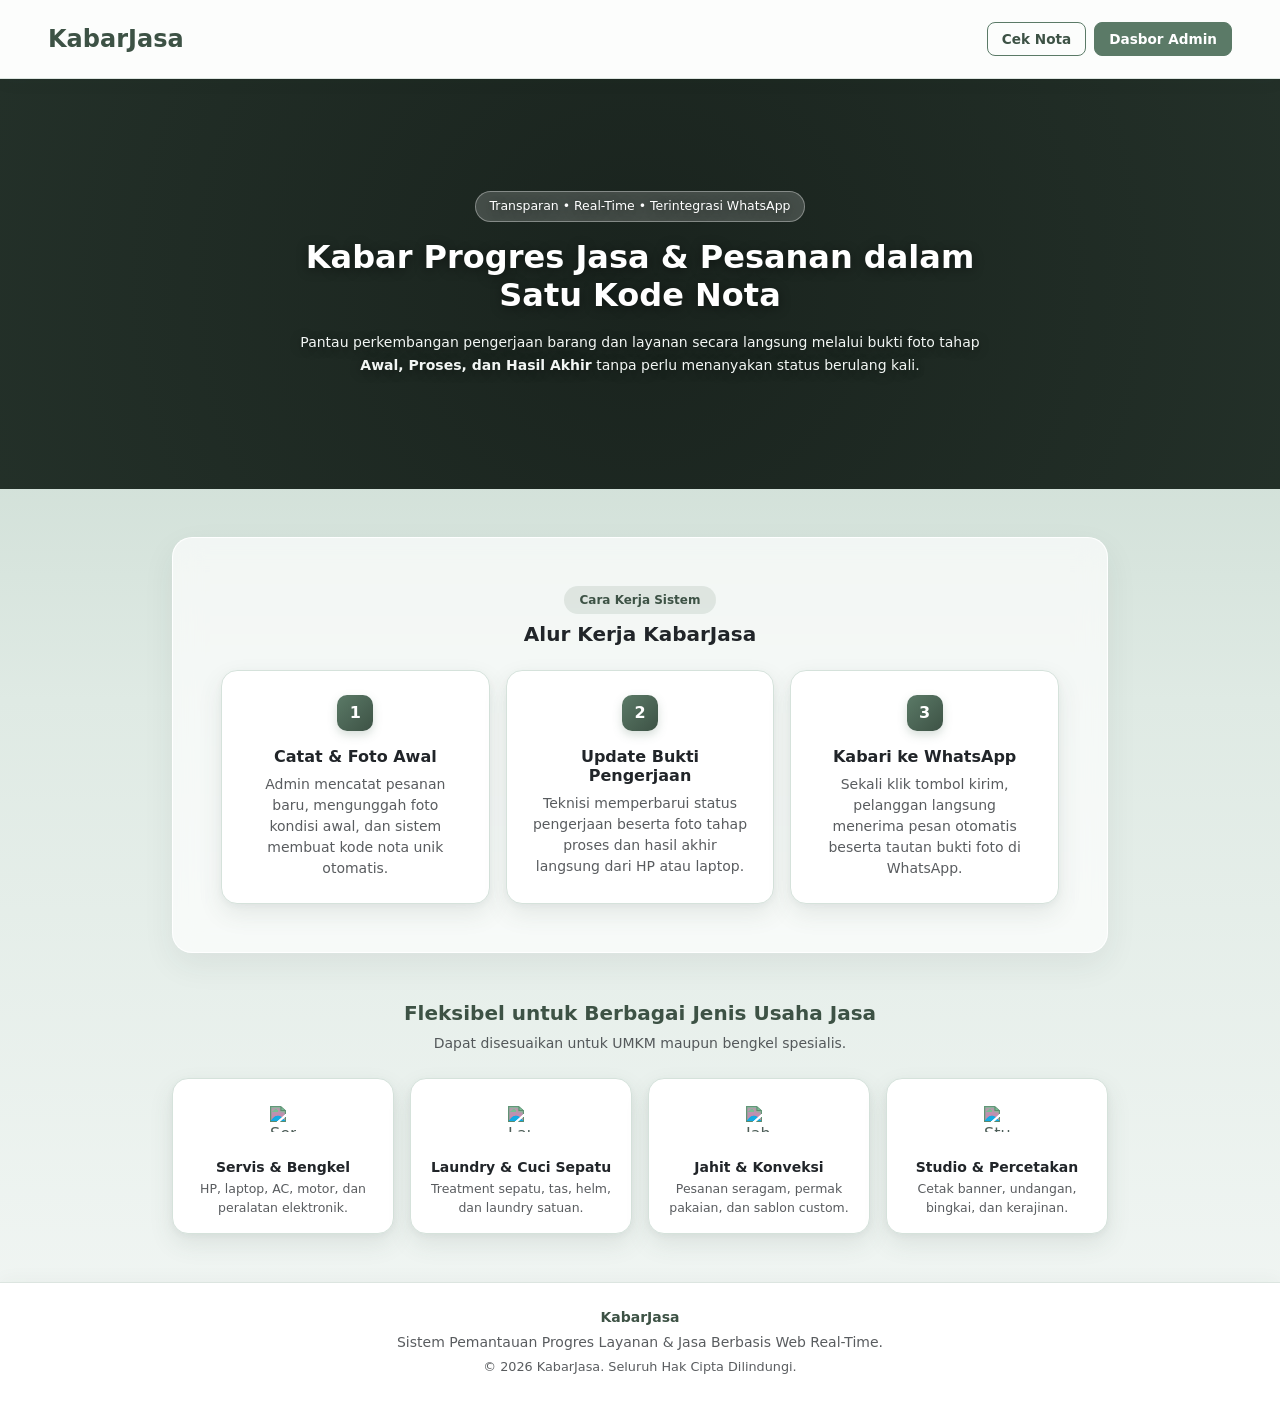
==== index.html @ 096e517b "Update index.html" ====
<!DOCTYPE html>
<html lang="id">
<head>
  <meta charset="UTF-8">
  <meta name="viewport" content="width=device-width, initial-scale=1.0">
  <title>KabarJasa — Pantau Progres Jasa & Pesanan Real-Time</title>
  <link rel="stylesheet" href="https://cdn.jsdelivr.net/npm/bootstrap@5.3.9/dist/css/bootstrap.min.css">
  <style>
      body {
      background-color: #C4D7CD;
      background-image: 
        linear-gradient(360deg, #F3F7F5 0%, #DFEAE4 50%, #B8CEC2 100%);
      font-family: 'Segoe UI', system-ui, sans-serif;
    }
    .navbar-custom {
      background-color: rgba(255, 255, 255, 0.95);
      backdrop-filter: blur(10px);
      border-bottom: 1px solid #DCE5E0;
      box-shadow: 0 4px 16px rgba(38, 50, 44, 0.04);
    }
    .btn-sage { background-color: #5B7A67; color: #FFFFFF; border: 1px solid #5B7A67; }
    .btn-sage:hover { background-color: #496353; color: #FFFFFF; }
    .btn-outline-sage { border: 1px solid #5B7A67; color: #3D5245; background-color: transparent; }
    .btn-outline-sage:hover { background-color: #5B7A67; color: #FFFFFF; }

    /* Ukuran tombol navigasi responsif agar 1 baris rapi di HP & Laptop */
    .nav-btn { font-size: 0.85rem; padding: 6px 14px; border-radius: 8px; white-space: nowrap; }
    @media (max-width: 576px) {
      .navbar-brand { font-size: 1.15rem !important; }
      .nav-btn { font-size: 0.74rem; padding: 5px 9px; }
    }
    .hero-wrapper {
      position: relative;
      height: 410px;
      display: flex;
      align-items: center;
      overflow: hidden;
      background-color: #243029;
    }
    @media (max-width: 576px) {
      .hero-wrapper { height: 330px; }
    }
    .hero-slide {
      position: absolute;
      inset: -6px;
      background-size: cover;
      background-position: center;
      filter: blur(2px);
      opacity: 0;
      transform: scale(1.06);
      animation: slideFade 24s infinite;
    }
    .slide-1 {
      background-image: url('https://images.unsplash.com/photo-1730389433457-dc2f357d8a46?q=80&w=1032&auto=format&fit=crop&ixlib=rb-4.1.0&ixid=NHwxMjA3fDA%3D');
      animation-delay: 0s;
    }
    .slide-2 {
      background-image: url('https://images.unsplash.com/photo-1615441210624-0e152ee86117?q=80&w=1170&auto=format&fit=crop&ixlib=rb-4.1.0&ixid=NHwxMjA3fDA%3D');
      animation-delay: 6s;
    }
    .slide-3 {
      background-image: url('https://images.unsplash.com/photo-1642693252481-0af33a3f8c99?q=80&w=1127&auto=format&fit=crop&ixlib=rb-4.1.0&ixid=NHwxMjA3fDA%3D');
      animation-delay: 12s;
    }
    .slide-4 {
      background-image: url('https://images.unsplash.com/photo-1677110496767-bcd33a348bb9?q=80&w=1170&auto=format&fit=crop&ixlib=rb-4.1.0&ixid=NHwxMjA3fDA%3D');
      animation-delay: 18s;
    }
    @keyframes slideFade {
      0%   { opacity: 0; transform: scale(1.06); }
      6%   { opacity: 1; }
      25%  { opacity: 1; }
      31%  { opacity: 0; transform: scale(1); }
      100% { opacity: 0; }
    }
      .hero-overlay {
      position: absolute;
      inset: 0;
      background: radial-gradient(circle at center, rgba(22, 31, 26, 0.74) 0%, rgba(34, 48, 40, 0.48) 100%);
      z-index: 1;
    }
    .hero-content { 
     position: relative; 
     z-index: 2; 
     color: #FFFFFF; 
     text-shadow: 0 2px 12px rgba(0, 0, 0, 0.45); 
    }
    .badge-glass { 
     background: rgba(255, 255, 255, 0.18); 
     border: 1px solid rgba(255, 255, 255, 0.35); 
     color: #FFFFFF; 
     padding: 5px 14px; 
     border-radius: 50px; 
     font-size: 0.78rem; 
     backdrop-filter: blur(8px); 
     -webkit-backdrop-filter: blur(8px); 
    }
    .glass-panel { 
     background: rgba(255, 255, 255, 0.68); 
     backdrop-filter: blur(14px); 
     -webkit-backdrop-filter: blur(14px); 
     border: 1px solid rgba(255, 255, 255, 0.92); 
     border-radius: 20px; 
     box-shadow: 0 12px 32px rgba(47, 62, 53, 0.07); 
    }
    .glass-card {
      background: #FFFFFF;
      border: 1px solid #D5E2DB;
      border-radius: 16px;
      box-shadow: 0 10px 24px rgba(61, 82, 69, 0.10), 0 2px 6px rgba(61, 82, 69, 0.05);
      transition: all 0.25s ease;
    }
    .glass-card:hover {
      border-color: #5B7A67;
      transform: translateY(-4px);
      box-shadow: 0 16px 32px rgba(61, 82, 69, 0.16);
    }
    .step-badge { 
     width: 36px; 
     height: 36px; 
     border-radius: 10px; 
     background: linear-gradient(135deg, #5B7A67, #3D5245); 
     color: #FFFFFF; 
     display: inline-flex; align-items: center; 
     justify-content: center; 
     font-weight: bold; 
     box-shadow: 0 4px 10px rgba(91, 122, 103, 0.25); 
    }
    .icon-box { 
     width: 48px; 
     height: 48px; 
     border-radius: 14px; 
     display: inline-flex; 
     align-items: center; 
     justify-content: center; 
    }
    .icon-box img {
      width: 26px;
      height: 26px;
      object-fit: contain;
      filter: invert(28%) sepia(14%) saturate(850%) hue-rotate(92deg) brightness(94%) contrast(88%);
    }
    .footer-custom { 
     background-color: #FFFFFF; 
     border-top: 1px solid #DCE5E0; 
     box-shadow: 0 -4px 16px rgba(38, 50, 44, 0.03); 
    }
  </style>
</head>
<body>

<nav class="navbar navbar-custom sticky-top py-2 py-md-3">
  <div class="container-fluid px-3 px-md-5 d-flex justify-content-between align-items-center flex-nowrap">
    <a class="navbar-brand fw-bold fs-4 mb-0" href="index.html" style="color: #3D5245;">KabarJasa</a>
    <div class="d-flex gap-1 gap-md-2">
      <a href="cek.html" class="btn btn-outline-sage nav-btn fw-semibold">Cek Nota</a>
      <a href="admin.html" class="btn btn-sage nav-btn fw-semibold">Dasbor Admin</a>
    </div>
  </div>
</nav>

<header class="hero-wrapper">
  <div class="hero-slide slide-1"></div>
  <div class="hero-slide slide-2"></div>
  <div class="hero-slide slide-3"></div>
  <div class="hero-slide slide-4"></div>
  <div class="hero-overlay"></div>

 <div class="container hero-content py-4" style="max-width: 760px;">
    <div class="text-center px-2">
      <span class="badge-glass mb-3 d-inline-block">Transparan • Real-Time • Terintegrasi WhatsApp</span>
      <h1 class="fs-2 fs-md-1 fw-bold mb-3">Kabar Progres Jasa & Pesanan dalam Satu Kode Nota</h1>
      <p class="small fs-md-6 mb-0" style="color: #F2F6F4; line-height: 1.65;">
        Pantau perkembangan pengerjaan barang dan layanan secara langsung melalui bukti foto tahap 
        <strong>Awal, Proses, dan Hasil Akhir</strong> tanpa perlu menanyakan status berulang kali.
      </p>
    </div>
  </div>
</header>

<section class="py-4 py-md-5">
  <div class="container" style="max-width: 960px;">
    <div class="glass-panel p-4 p-md-5">
      <div class="text-center mb-4">
        <span class="badge rounded-pill px-3 py-2 mb-2" style="background-color: rgba(91, 122, 103, 0.14); color: #3D5245;">Cara Kerja Sistem</span>
        <h5 class="fw-bold mb-0">Alur Kerja KabarJasa</h5>
      </div>
      <div class="row g-3 text-center">
        <div class="col-md-4">
          <div class="glass-card p-4 h-100">
            <div class="step-badge mb-3">1</div>
            <h6 class="fw-bold">Catat & Foto Awal</h6>
            <p class="text-muted small mb-0">Admin mencatat pesanan baru, mengunggah foto kondisi awal, dan sistem membuat kode nota unik otomatis.</p>
          </div>
        </div>
        <div class="col-md-4">
          <div class="glass-card p-4 h-100">
            <div class="step-badge mb-3">2</div>
            <h6 class="fw-bold">Update Bukti Pengerjaan</h6>
            <p class="text-muted small mb-0">Teknisi memperbarui status pengerjaan beserta foto tahap proses dan hasil akhir langsung dari HP atau laptop.</p>
          </div>
        </div>
        <div class="col-md-4">
          <div class="glass-card p-4 h-100">
            <div class="step-badge mb-3">3</div>
            <h6 class="fw-bold">Kabari ke WhatsApp</h6>
            <p class="text-muted small mb-0">Sekali klik tombol kirim, pelanggan langsung menerima pesan otomatis beserta tautan bukti foto di WhatsApp.</p>
          </div>
        </div>
      </div>
    </div>
  </div>
</section>

<section class="pb-5">
  <div class="container" style="max-width: 960px;">
    <div class="text-center mb-4">
      <h5 class="fw-bold" style="color: #3D5245;">Fleksibel untuk Berbagai Jenis Usaha Jasa</h5>
      <p class="text-muted small">Dapat disesuaikan untuk UMKM maupun bengkel spesialis.</p>
    </div>
    <div class="row g-3">
      <div class="col-6 col-md-3">
        <div class="glass-card p-3 text-center h-100">
         <div class="icon-box mb-3">
            <img src="https://www.svgrepo.com/show/425374/tools.svg" alt="Servis & Bengkel">
          </div>
          <h6 class="fw-bold small mb-1">Servis & Bengkel</h6>
          <p class="text-muted small mb-0" style="font-size: 0.78rem;">HP, laptop, AC, motor, dan peralatan elektronik.</p>
        </div>
      </div>
      <div class="col-6 col-md-3">
        <div class="glass-card p-3 text-center h-100">
         <div class="icon-box mb-3">
            <img src="https://www.svgrepo.com/show/288162/laundry-washer.svg" alt="Laundry & Cuci Sepatu">
          </div>
          <h6 class="fw-bold small mb-1">Laundry & Cuci Sepatu</h6>
          <p class="text-muted small mb-0" style="font-size: 0.78rem;">Treatment sepatu, tas, helm, dan laundry satuan.</p>
        </div>
      </div>
      <div class="col-6 col-md-3">
        <div class="glass-card p-3 text-center h-100">
          <div class="icon-box mb-3">
            <img src="https://www.svgrepo.com/show/257984/scissors.svg" alt="Jahit & Konveksi">
           </div>
          <h6 class="fw-bold small mb-1">Jahit & Konveksi</h6>
          <p class="text-muted small mb-0" style="font-size: 0.78rem;">Pesanan seragam, permak pakaian, dan sablon custom.</p>
        </div>
      </div>
      <div class="col-6 col-md-3">
        <div class="glass-card p-3 text-center h-100">
         <div class="icon-box mb-3">
          <img src="https://www.svgrepo.com/show/286767/printing-print.svg" alt="Studio & Percetakan">
           </div>
          <h6 class="fw-bold small mb-1">Studio & Percetakan</h6>
          <p class="text-muted small mb-0" style="font-size: 0.78rem;">Cetak banner, undangan, bingkai, dan kerajinan.</p>
        </div>
      </div>
    </div>
  </div>
</section>

<footer class="footer-custom py-4 text-center small">
  <div class="container">
    <p class="mb-1 fw-bold" style="color: #3D5245;">KabarJasa</p>
    <p class="text-muted mb-1">Sistem Pemantauan Progres Layanan & Jasa Berbasis Web Real-Time.</p>
    <p class="text-muted mb-0" style="font-size: 0.8rem;">&copy; 2026 KabarJasa. Seluruh Hak Cipta Dilindungi.</p>
  </div>
</footer>

</body>
</html>
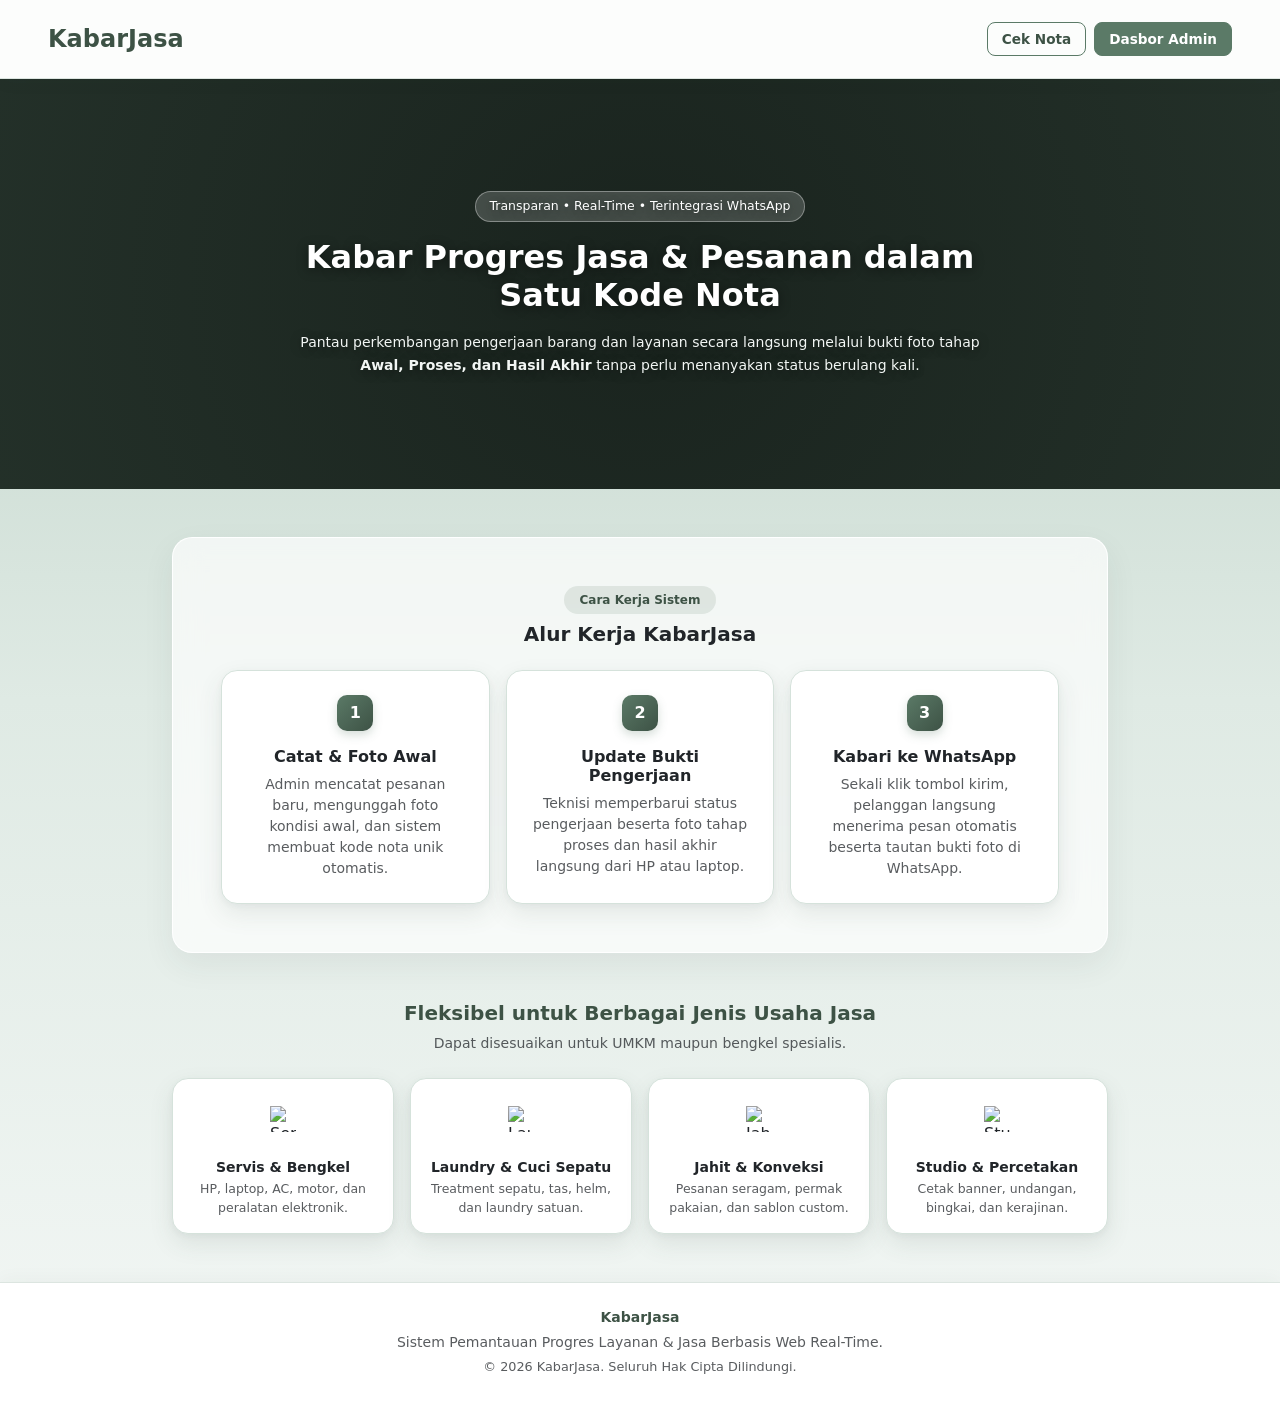
==== commit 3156b5b3: "Update index.html" ====
--- a/index.html
+++ b/index.html
@@ -138,7 +138,6 @@
       width: 26px;
       height: 26px;
       object-fit: contain;
-      filter: invert(28%) sepia(14%) saturate(850%) hue-rotate(92deg) brightness(94%) contrast(88%);
     }
     .footer-custom { 
      background-color: #FFFFFF; 
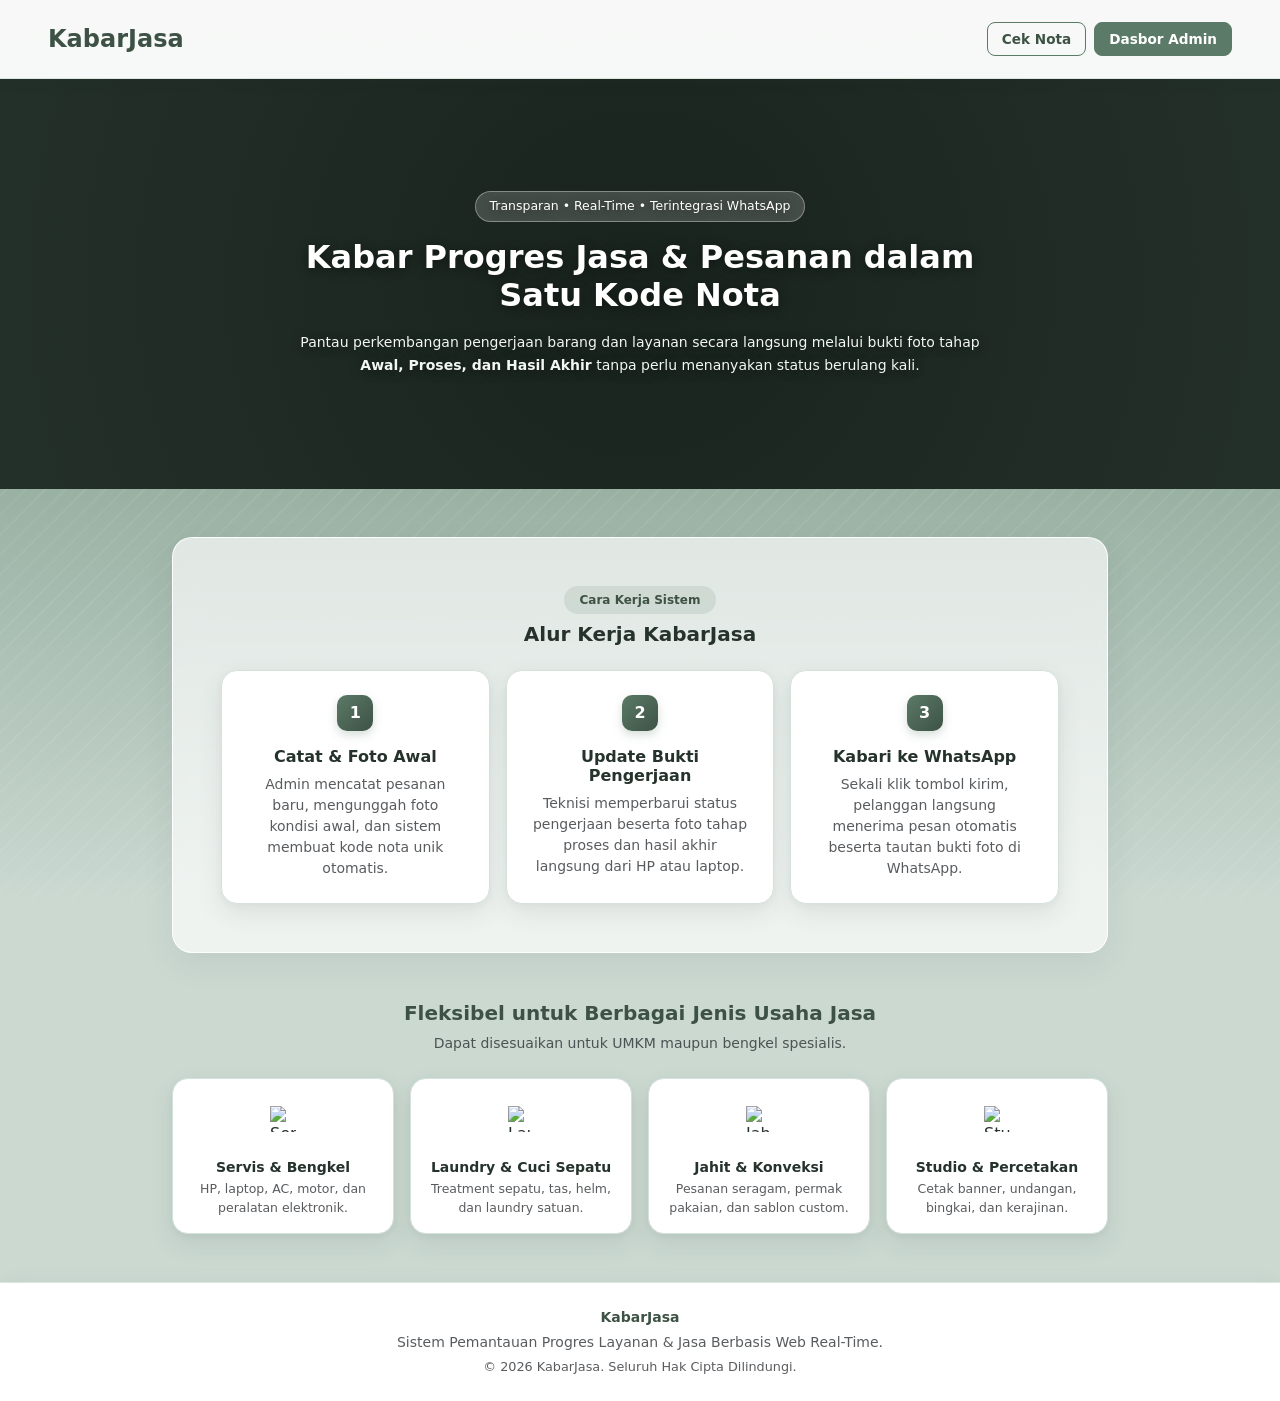
==== commit 0acb514f: "Update index.html" ====
--- a/index.html
+++ b/index.html
@@ -6,10 +6,20 @@
   <title>KabarJasa — Pantau Progres Jasa & Pesanan Real-Time</title>
   <link rel="stylesheet" href="https://cdn.jsdelivr.net/npm/bootstrap@5.3.9/dist/css/bootstrap.min.css">
   <style>
-      body {
-      background-color: #C4D7CD;
+       body {
+      background-color: #CBD9D1;
       background-image: 
-        linear-gradient(360deg, #F3F7F5 0%, #DFEAE4 50%, #B8CEC2 100%);
+        repeating-linear-gradient(
+          -45deg,
+          rgba(255, 255, 255, 0.06) 0px,
+          rgba(255, 255, 255, 0.06) 2px,
+          transparent 2px,
+          transparent 14px
+        ),
+        linear-gradient(180deg, #5B7A67 0%, #8FA99A 45%, #CBD9D1 100%);
+      background-attachment: fixed;
+      min-height: 100vh;
+      color: #26322C;
       font-family: 'Segoe UI', system-ui, sans-serif;
     }
     .navbar-custom {
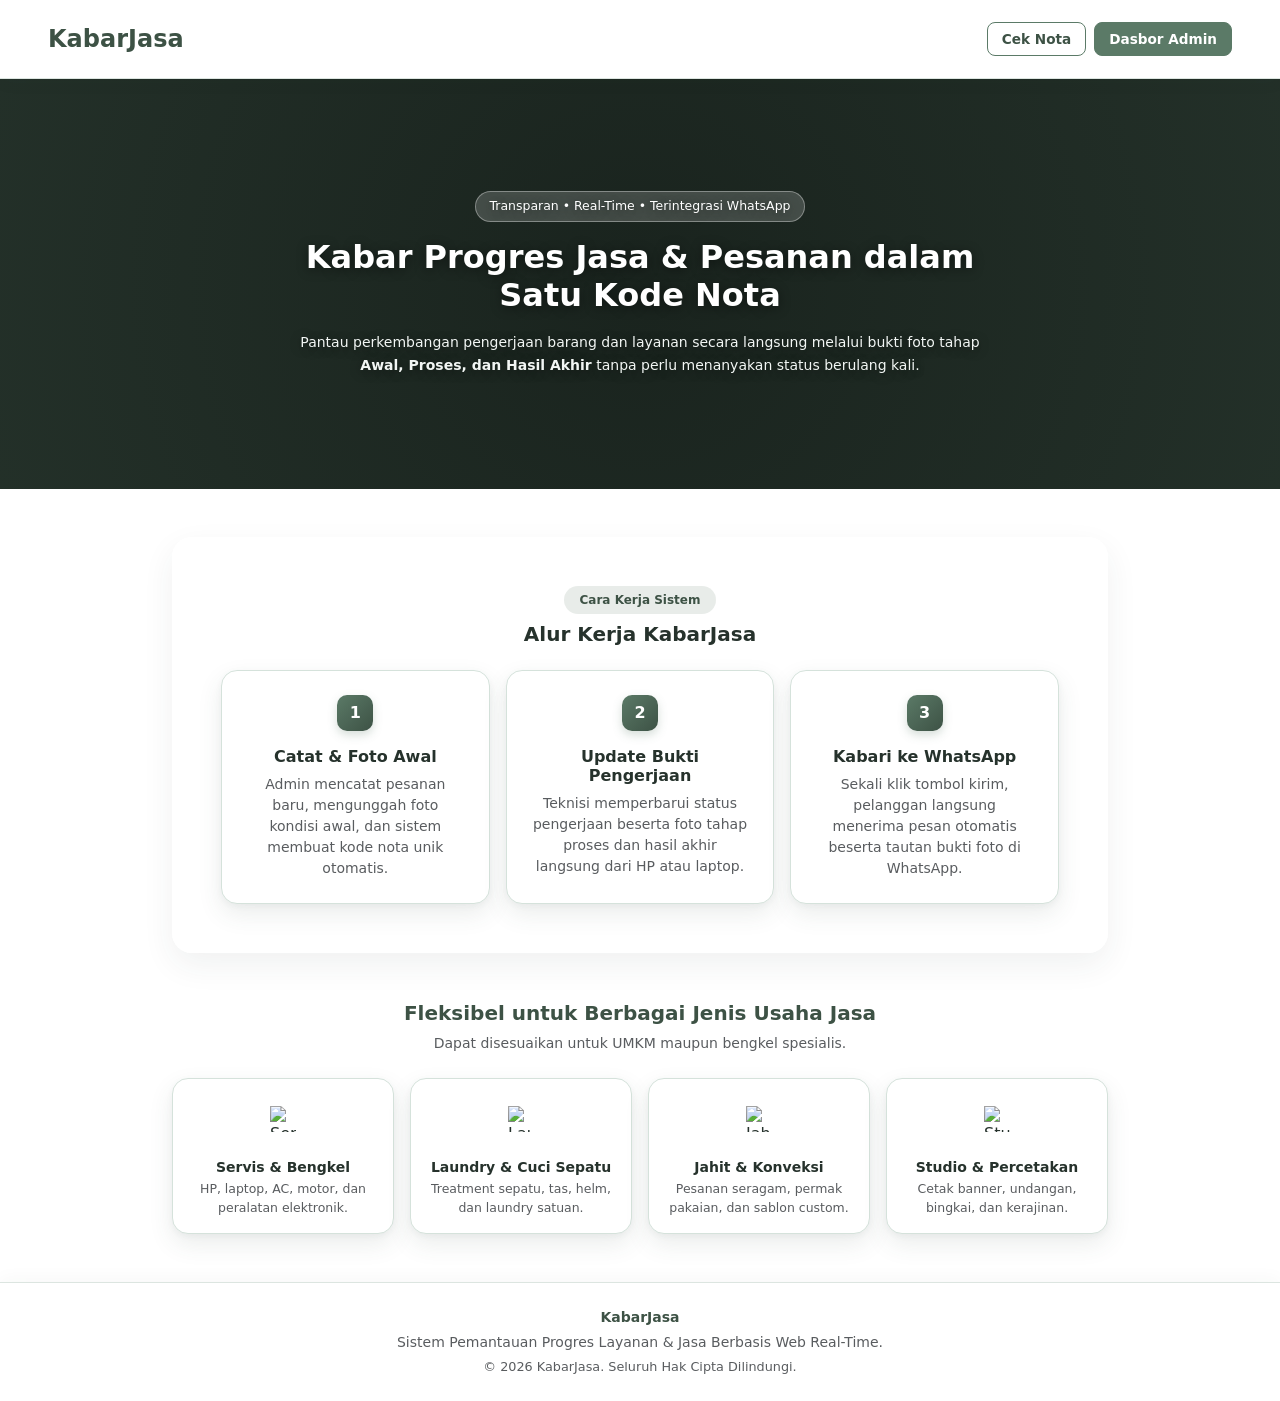
==== commit 665c47ad: "Update index.html" ====
--- a/index.html
+++ b/index.html
@@ -7,8 +7,7 @@
   <link rel="stylesheet" href="https://cdn.jsdelivr.net/npm/bootstrap@5.3.9/dist/css/bootstrap.min.css">
   <style>
        body {
-      background-color: #CBD9D1;
-      background-image: 
+      background-color:
         repeating-linear-gradient(
           -45deg,
           rgba(255, 255, 255, 0.06) 0px,
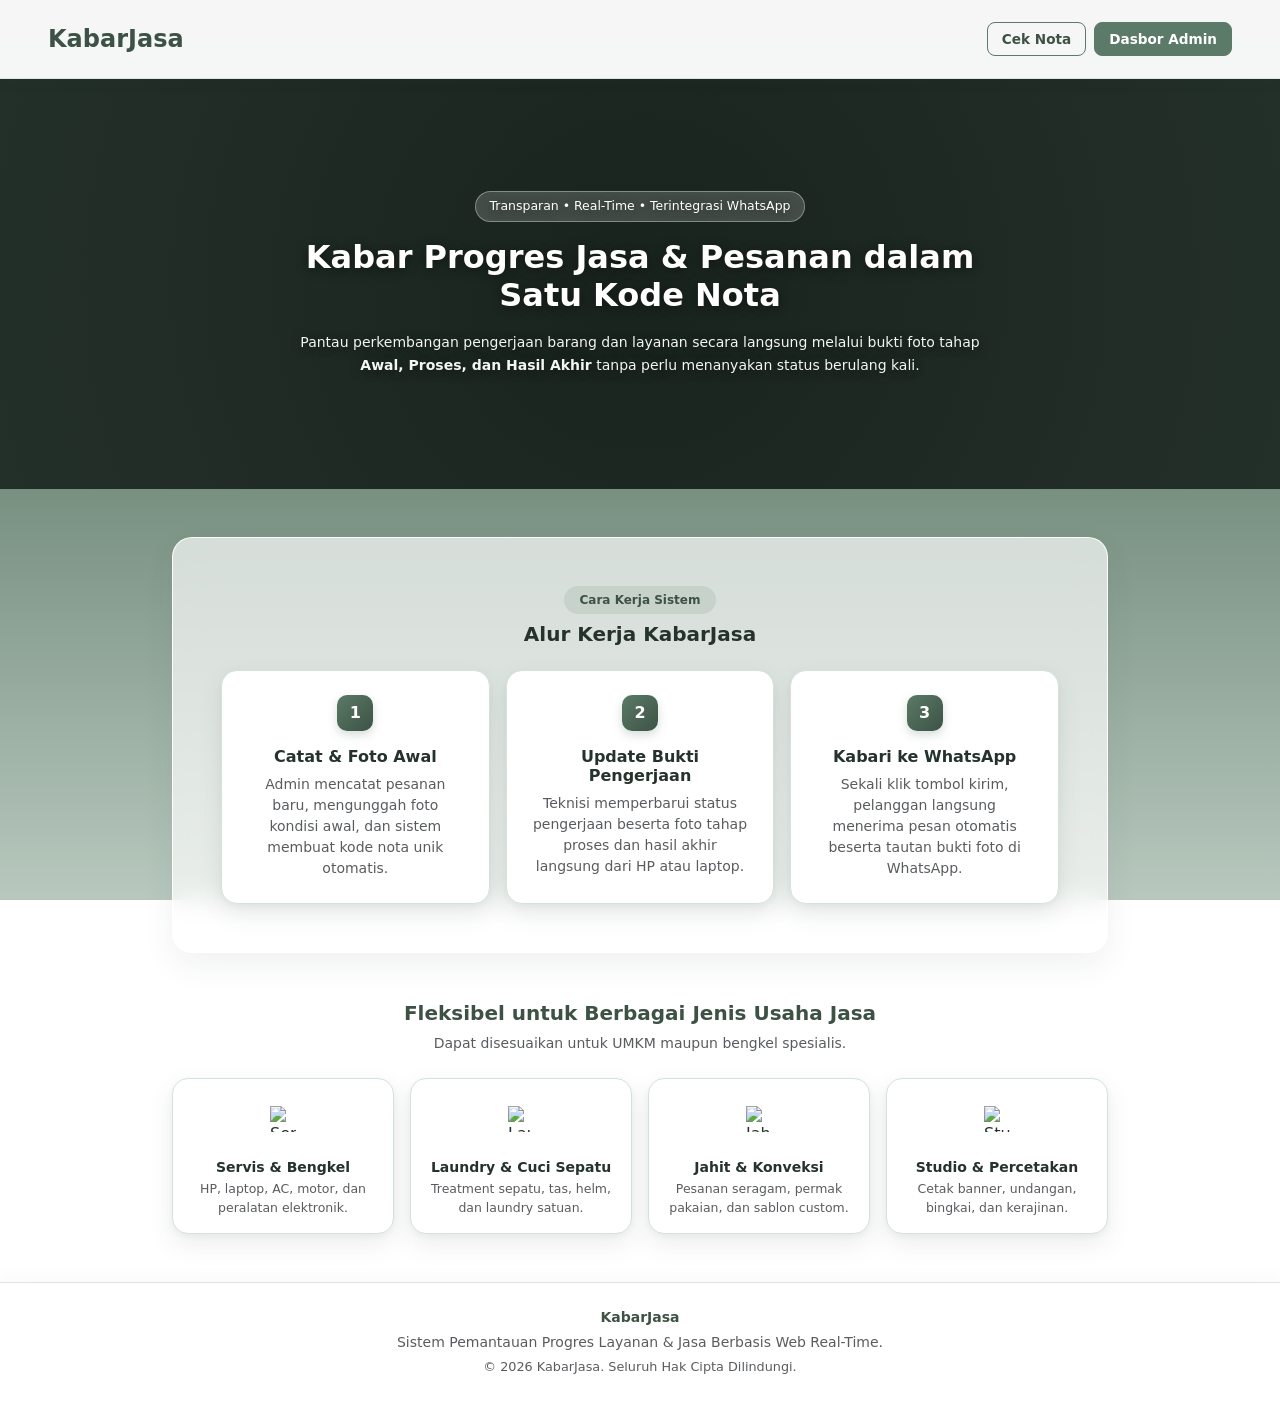
==== commit 3bc4ceea: "Update index.html" ====
--- a/index.html
+++ b/index.html
@@ -6,21 +6,13 @@
   <title>KabarJasa — Pantau Progres Jasa & Pesanan Real-Time</title>
   <link rel="stylesheet" href="https://cdn.jsdelivr.net/npm/bootstrap@5.3.9/dist/css/bootstrap.min.css">
   <style>
-       body {
-      background-color:
-        repeating-linear-gradient(
-          -45deg,
-          rgba(255, 255, 255, 0.06) 0px,
-          rgba(255, 255, 255, 0.06) 2px,
-          transparent 2px,
-          transparent 14px
-        ),
-        linear-gradient(180deg, #5B7A67 0%, #8FA99A 45%, #CBD9D1 100%);
-      background-attachment: fixed;
-      min-height: 100vh;
-      color: #26322C;
-      font-family: 'Segoe UI', system-ui, sans-serif;
-    }
+    body {
+  background: linear-gradient(180deg, #3D5245 0%, #6A8574 45%, #B8C8BE 100%);
+  background-attachment: fixed;
+  min-height: 100vh;
+  color: #26322C;
+  font-family: 'Segoe UI', system-ui, sans-serif;
+  }
     .navbar-custom {
       background-color: rgba(255, 255, 255, 0.95);
       backdrop-filter: blur(10px);
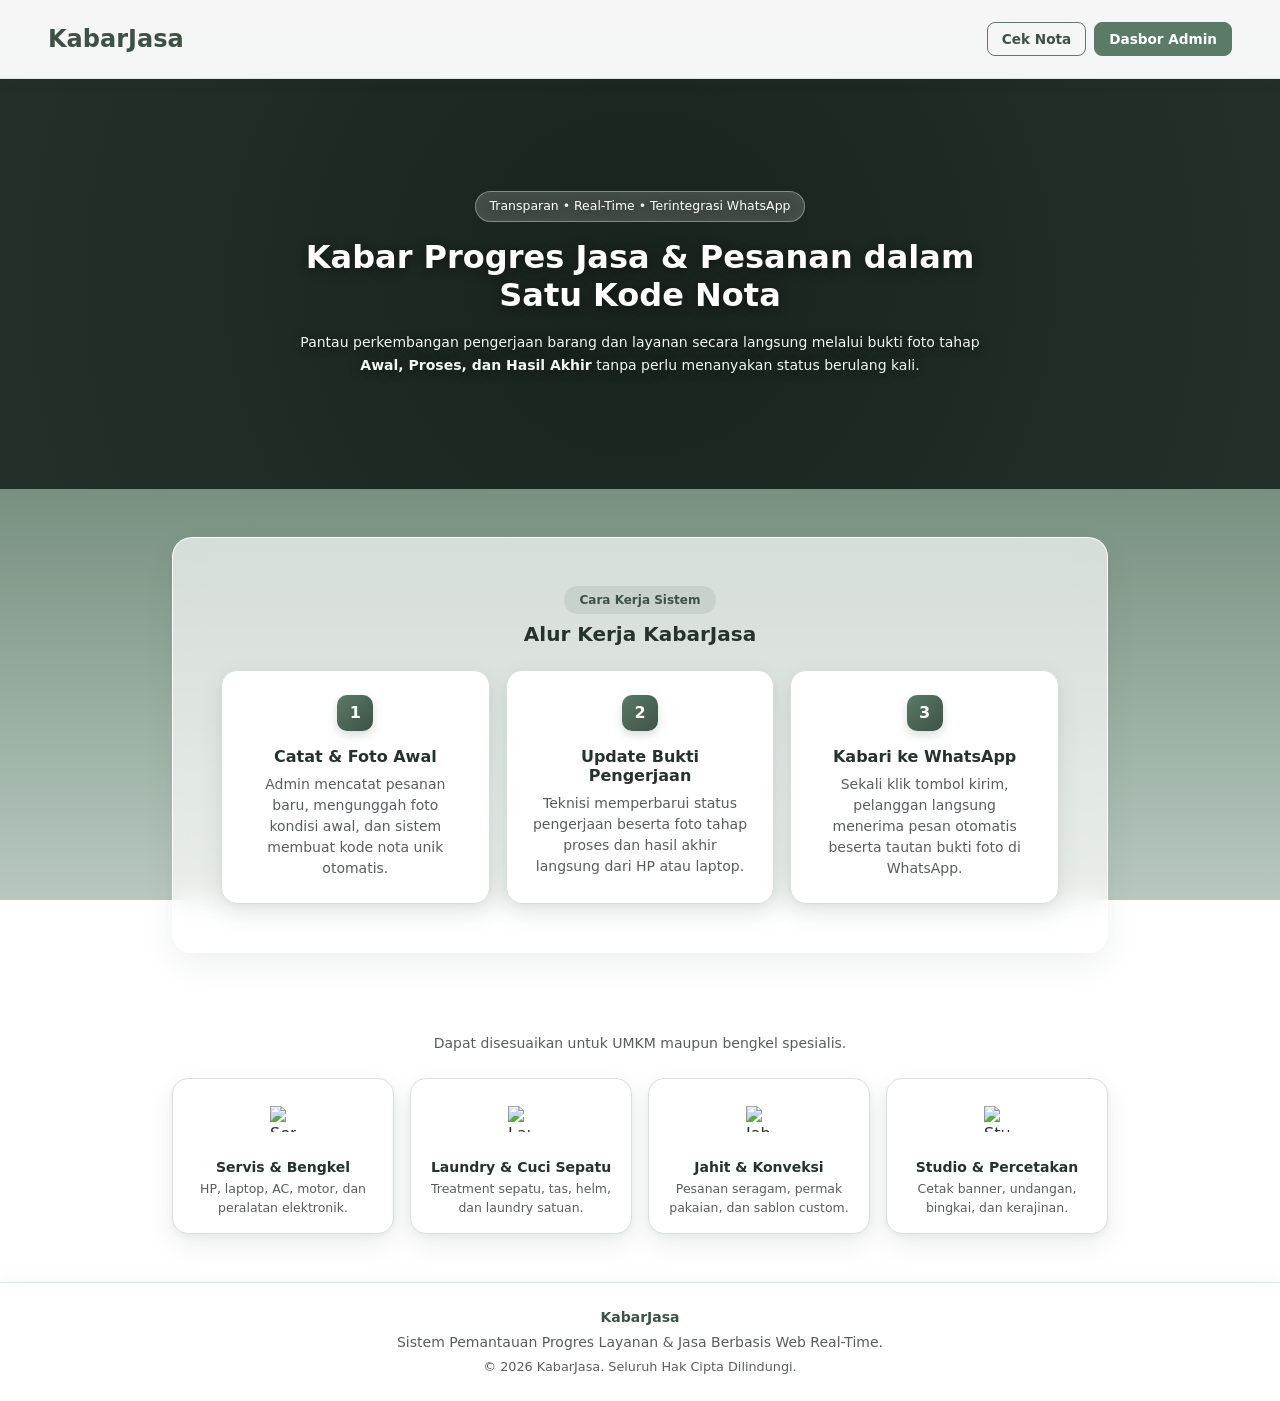
==== commit bb314934: "Update index.html" ====
--- a/index.html
+++ b/index.html
@@ -215,7 +215,7 @@
 <section class="pb-5">
   <div class="container" style="max-width: 960px;">
     <div class="text-center mb-4">
-      <h5 class="fw-bold" style="color: #3D5245;">Fleksibel untuk Berbagai Jenis Usaha Jasa</h5>
+      <h5 class="fw-bold" style="color: #ffffff;">Fleksibel untuk Berbagai Jenis Usaha Jasa</h5>
       <p class="text-muted small">Dapat disesuaikan untuk UMKM maupun bengkel spesialis.</p>
     </div>
     <div class="row g-3">
